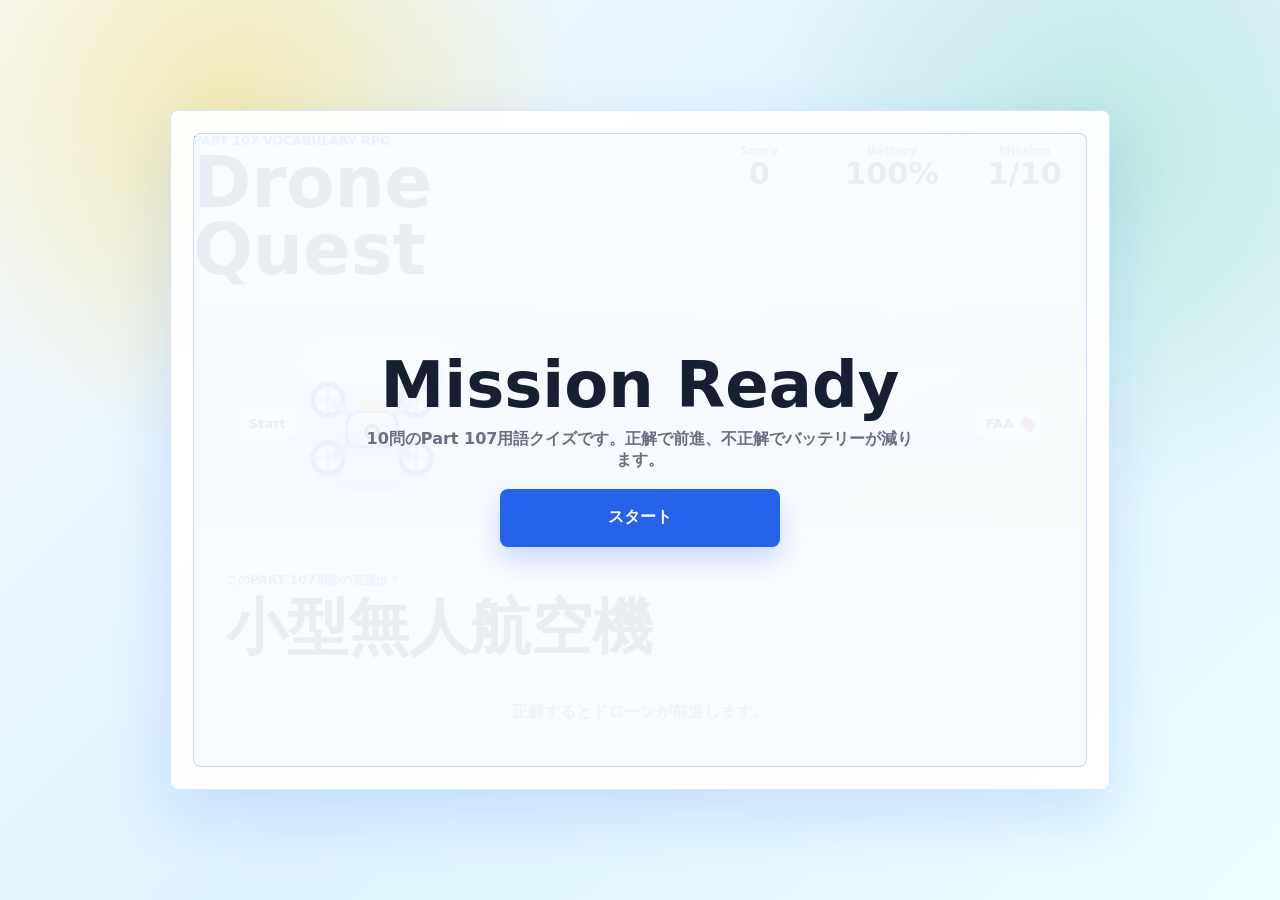
==== index.html @ 1f29384f "Add files via upload" ====
<!doctype html>
<html lang="ja">
  <head>
    <meta charset="UTF-8" />
    <meta name="viewport" content="width=device-width, initial-scale=1.0" />
    <title>Part 107 Drone Quest</title>
    <link rel="stylesheet" href="style.css" />
  </head>
  <body>
    <main class="app">
      <section class="game-shell" aria-live="polite">
        <header class="top-bar">
          <div>
            <p class="eyebrow">Part 107 Vocabulary RPG</p>
            <h1>Drone Quest</h1>
          </div>
          <div class="stats" aria-label="game stats">
            <div class="stat">
              <span>Score</span>
              <strong id="score">0</strong>
            </div>
            <div class="stat">
              <span>Battery</span>
              <strong id="battery">100%</strong>
            </div>
            <div class="stat">
              <span>Mission</span>
              <strong id="mission">1/10</strong>
            </div>
          </div>
        </header>

        <section class="map-panel">
          <div class="sky">
            <div class="route">
              <div class="route-fill" id="route-fill"></div>
            </div>
            <div class="checkpoint start">Start</div>
            <div class="checkpoint finish">FAA</div>
            <div id="drone" class="drone" aria-label="drone">
              <span class="rotor rotor-nw"></span>
              <span class="rotor rotor-ne"></span>
              <span class="rotor rotor-sw"></span>
              <span class="rotor rotor-se"></span>
              <span class="arm arm-x"></span>
              <span class="arm arm-y"></span>
              <span class="body">
                <span class="lens"></span>
              </span>
              <span class="shadow"></span>
            </div>
          </div>
        </section>

        <section id="quiz-card" class="quiz-card">
          <p class="prompt-label">このPart 107用語の英語は？</p>
          <h2 id="meaning">小型無人航空機</h2>
          <div id="choices" class="choices"></div>
          <p id="feedback" class="feedback">正解するとドローンが前進します。</p>
        </section>

        <section id="start-card" class="overlay-card">
          <h2>Mission Ready</h2>
          <p>10問のPart 107用語クイズです。正解で前進、不正解でバッテリーが減ります。</p>
          <button id="start-button" class="primary-button" type="button">スタート</button>
        </section>

        <section id="result-card" class="overlay-card hidden">
          <h2 id="result-title">Mission Complete</h2>
          <p id="result-message"></p>
          <div id="learned-list" class="learned-list"></div>
          <button id="restart-button" class="primary-button" type="button">もう一度挑戦</button>
        </section>
      </section>
    </main>

    <script src="script.js"></script>
  </body>
</html>
---- style.css ----
:root {
  --ink: #172033;
  --muted: #667085;
  --panel: #ffffff;
  --line: #c7ddff;
  --blue: #2563eb;
  --green: #16a34a;
  --red: #dc2626;
  --yellow: #facc15;
  --sky: #dff3ff;
}

* {
  box-sizing: border-box;
}

body {
  margin: 0;
  min-height: 100vh;
  color: var(--ink);
  font-family: Inter, ui-sans-serif, system-ui, -apple-system, BlinkMacSystemFont, "Segoe UI", sans-serif;
  background:
    radial-gradient(circle at 18% 12%, rgba(250, 204, 21, 0.3), transparent 26%),
    radial-gradient(circle at 86% 18%, rgba(22, 163, 74, 0.16), transparent 26%),
    linear-gradient(135deg, #f8fafc 0%, #dff3ff 52%, #ecfeff 100%);
}

button {
  font: inherit;
}

.app {
  display: grid;
  min-height: 100vh;
  place-items: center;
  padding: 20px;
}

.game-shell {
  position: relative;
  width: min(940px, 100%);
  padding: 22px;
  border: 1px solid rgba(37, 99, 235, 0.16);
  border-radius: 8px;
  background: rgba(255, 255, 255, 0.92);
  box-shadow: 0 24px 60px rgba(37, 99, 235, 0.16);
}

.top-bar {
  display: flex;
  align-items: flex-start;
  justify-content: space-between;
  gap: 16px;
}

.eyebrow,
.prompt-label {
  margin: 0;
  color: var(--blue);
  font-size: 0.78rem;
  font-weight: 850;
  letter-spacing: 0;
  text-transform: uppercase;
}

h1,
h2,
p {
  letter-spacing: 0;
}

h1 {
  margin: 2px 0 0;
  font-size: clamp(2.1rem, 7vw, 4.4rem);
  line-height: 0.95;
}

.stats {
  display: grid;
  grid-template-columns: repeat(3, minmax(84px, 1fr));
  gap: 8px;
  min-width: min(390px, 100%);
}

.stat {
  padding: 10px 12px;
  border: 1px solid var(--line);
  border-radius: 8px;
  background: #f8fbff;
  text-align: center;
}

.stat span {
  display: block;
  color: var(--muted);
  font-size: 0.75rem;
  font-weight: 800;
}

.stat strong {
  display: block;
  font-size: clamp(1.35rem, 4.8vw, 1.9rem);
  line-height: 1.05;
}

.map-panel {
  margin: 20px 0 14px;
  border: 1px solid var(--line);
  border-radius: 8px;
  overflow: hidden;
  background: #edf8ff;
}

.sky {
  position: relative;
  min-height: 220px;
  overflow: hidden;
  background:
    radial-gradient(circle at 70% 26%, rgba(250, 204, 21, 0.2), transparent 14%),
    linear-gradient(180deg, rgba(255, 255, 255, 0.7), transparent 42%),
    linear-gradient(135deg, #dff3ff 0%, #eef8ff 58%, #d9f99d 100%);
}

.sky::before,
.sky::after {
  content: "";
  position: absolute;
  width: 160px;
  height: 44px;
  border-radius: 999px;
  background: rgba(255, 255, 255, 0.78);
}

.sky::before {
  left: 12%;
  top: 38px;
}

.sky::after {
  right: 10%;
  top: 68px;
}

.route {
  position: absolute;
  left: 9%;
  right: 9%;
  top: 130px;
  height: 12px;
  border-radius: 999px;
  background: #c7ddff;
  box-shadow: 0 0 0 6px rgba(255, 255, 255, 0.32);
}

.route-fill {
  width: 0%;
  height: 100%;
  border-radius: inherit;
  background: linear-gradient(90deg, var(--yellow), var(--green));
  transition: width 360ms ease;
}

.checkpoint {
  position: absolute;
  top: 104px;
  z-index: 2;
  padding: 8px 10px;
  border-radius: 8px;
  background: #ffffff;
  color: var(--ink);
  font-size: 0.82rem;
  font-weight: 900;
  box-shadow: 0 8px 18px rgba(37, 99, 235, 0.14);
}

.checkpoint.start {
  left: 5%;
}

.checkpoint.finish {
  right: 5%;
  padding-right: 28px;
}

.checkpoint.finish::after {
  content: "";
  position: absolute;
  right: 8px;
  top: 50%;
  width: 10px;
  height: 16px;
  border-radius: 8px 8px 8px 0;
  background: var(--red);
  transform: translateY(-50%) rotate(-45deg);
}

.drone {
  position: absolute;
  left: 9%;
  top: 78px;
  z-index: 3;
  width: 124px;
  height: 94px;
  transform: translateX(-50%);
  transition: left 420ms ease;
}

.rotor,
.arm,
.body,
.lens,
.shadow {
  position: absolute;
}

.rotor {
  width: 36px;
  height: 36px;
  border: 5px solid #2563eb;
  border-radius: 50%;
  background:
    linear-gradient(90deg, transparent 42%, rgba(37, 99, 235, 0.34) 42%, rgba(37, 99, 235, 0.34) 58%, transparent 58%),
    linear-gradient(0deg, transparent 42%, rgba(37, 99, 235, 0.34) 42%, rgba(37, 99, 235, 0.34) 58%, transparent 58%),
    rgba(255, 255, 255, 0.9);
  box-shadow: 0 8px 16px rgba(37, 99, 235, 0.18);
  animation: rotor-spin 1.2s linear infinite;
}

.rotor-nw {
  left: 0;
  top: 0;
}

.rotor-ne {
  right: 0;
  top: 0;
}

.rotor-sw {
  left: 0;
  bottom: 0;
}

.rotor-se {
  right: 0;
  bottom: 0;
}

.arm {
  left: 50%;
  top: 50%;
  width: 96px;
  height: 8px;
  border-radius: 999px;
  background: #60a5fa;
  box-shadow: inset 0 -2px 0 rgba(23, 32, 51, 0.08);
  transform-origin: center;
}

.arm-x {
  transform: translate(-50%, -50%) rotate(34deg);
}

.arm-y {
  transform: translate(-50%, -50%) rotate(-34deg);
}

.body {
  left: 50%;
  top: 50%;
  width: 54px;
  height: 38px;
  border: 3px solid #1d4ed8;
  border-radius: 16px 16px 12px 12px;
  background:
    linear-gradient(180deg, #ffffff 0%, #dbeafe 52%, #93c5fd 100%);
  transform: translate(-50%, -50%);
  box-shadow: 0 14px 24px rgba(37, 99, 235, 0.24);
}

.body::before {
  content: "";
  position: absolute;
  left: 50%;
  top: -12px;
  width: 22px;
  height: 10px;
  border-radius: 10px 10px 4px 4px;
  background: var(--yellow);
  transform: translateX(-50%);
}

.lens {
  left: 50%;
  bottom: 5px;
  width: 16px;
  height: 16px;
  border: 3px solid #172033;
  border-radius: 50%;
  background: #38bdf8;
  transform: translateX(-50%);
}

.lens::after {
  content: "";
  position: absolute;
  left: 3px;
  top: 3px;
  width: 4px;
  height: 4px;
  border-radius: 50%;
  background: #ffffff;
}

.shadow {
  left: 50%;
  bottom: -16px;
  width: 82px;
  height: 14px;
  border-radius: 50%;
  background: rgba(37, 99, 235, 0.16);
  transform: translateX(-50%);
}

@keyframes rotor-spin {
  to {
    transform: rotate(360deg);
  }
}

.quiz-card {
  padding: clamp(20px, 4vw, 32px);
  border: 1px solid var(--line);
  border-radius: 8px;
  background: var(--panel);
}

.quiz-card h2 {
  margin: 8px 0 0;
  font-size: clamp(2rem, 8vw, 3.8rem);
  line-height: 1;
}

.choices {
  display: grid;
  grid-template-columns: repeat(2, minmax(0, 1fr));
  gap: 12px;
  margin-top: 24px;
}

.choice-button,
.primary-button {
  min-height: 58px;
  border: 0;
  border-radius: 8px;
  cursor: pointer;
  font-weight: 900;
  transition:
    transform 160ms ease,
    box-shadow 160ms ease,
    background 160ms ease;
}

.choice-button {
  padding: 14px 16px;
  color: var(--ink);
  background: var(--sky);
  box-shadow: inset 0 -3px 0 rgba(37, 99, 235, 0.14);
  font-size: clamp(0.95rem, 3.6vw, 1.2rem);
}

.choice-button:hover,
.choice-button:focus-visible,
.primary-button:hover,
.primary-button:focus-visible {
  transform: translateY(-2px);
  outline: none;
}

.choice-button.correct {
  color: #ffffff;
  background: var(--green);
}

.choice-button.wrong {
  color: #ffffff;
  background: var(--red);
}

.choice-button:disabled {
  cursor: not-allowed;
}

.feedback {
  min-height: 32px;
  margin: 20px 0 0;
  color: var(--muted);
  font-weight: 850;
  text-align: center;
}

.feedback.good {
  color: var(--green);
}

.feedback.bad {
  color: var(--red);
}

.overlay-card {
  position: absolute;
  inset: 22px;
  z-index: 10;
  display: grid;
  align-content: center;
  justify-items: center;
  padding: 24px;
  border: 1px solid var(--line);
  border-radius: 8px;
  background: rgba(248, 251, 255, 0.94);
  text-align: center;
}

.overlay-card h2 {
  margin: 0;
  font-size: clamp(2rem, 8vw, 4rem);
  line-height: 1;
}

.overlay-card p {
  max-width: 560px;
  margin: 12px 0 18px;
  color: var(--muted);
  font-weight: 750;
}

.hidden {
  display: none;
}

.primary-button {
  min-width: min(280px, 100%);
  padding: 14px 18px;
  color: #ffffff;
  background: var(--blue);
  box-shadow: 0 12px 24px rgba(37, 99, 235, 0.22);
}

.learned-list {
  display: grid;
  grid-template-columns: repeat(2, minmax(0, 1fr));
  gap: 8px;
  width: min(620px, 100%);
  margin: 4px 0 20px;
}

.learned-item {
  padding: 10px 12px;
  border-radius: 8px;
  background: #ffffff;
  color: var(--ink);
  font-weight: 800;
}

@media (max-width: 720px) {
  .app {
    padding: 10px;
  }

  .game-shell {
    padding: 14px;
  }

  .top-bar {
    display: block;
  }

  .stats {
    margin-top: 14px;
    min-width: 0;
  }

  .choices {
    grid-template-columns: 1fr;
  }

  .overlay-card {
    inset: 14px;
  }

  .learned-list {
    grid-template-columns: 1fr;
  }
}
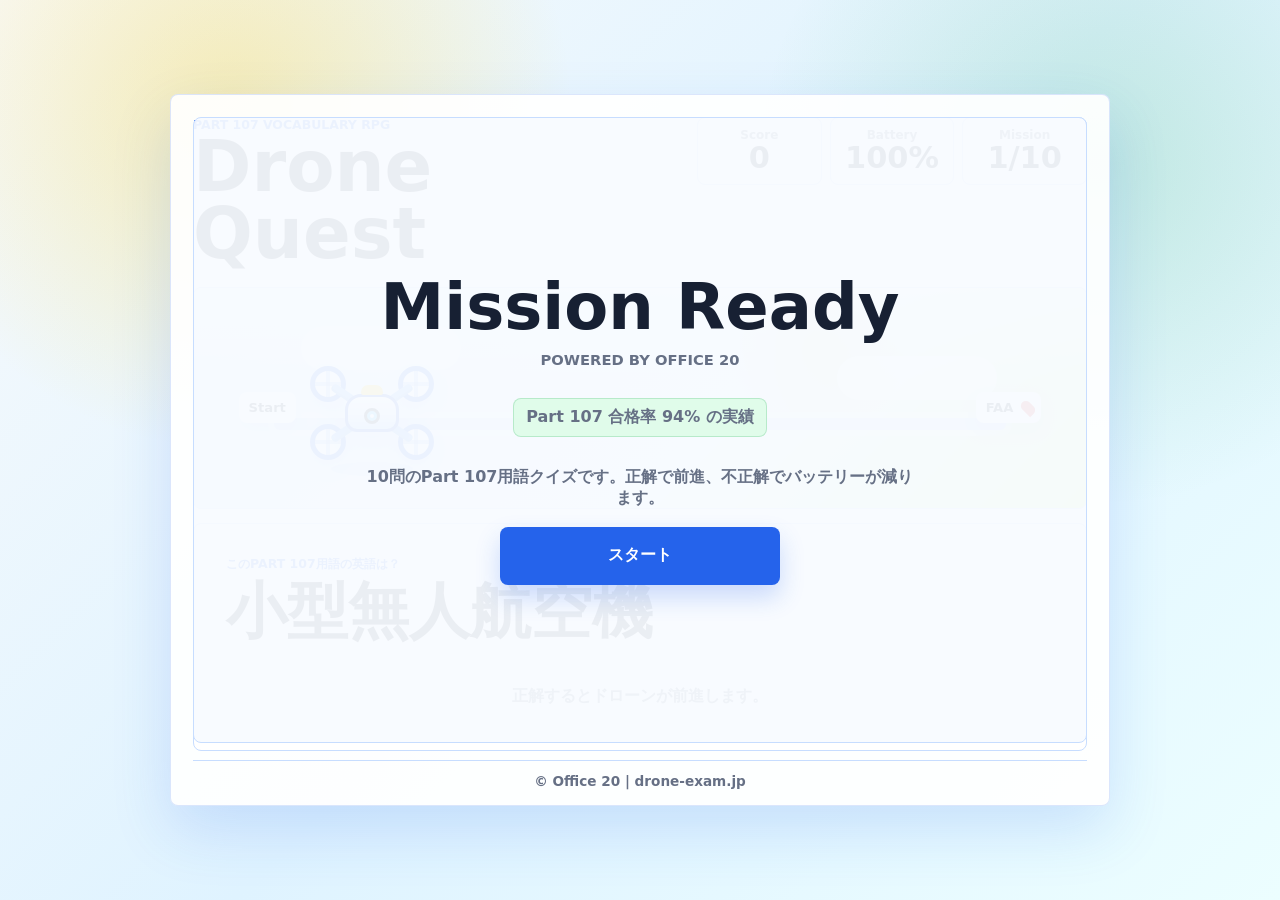
==== commit 6f29349d: "Add files via upload" ====
--- a/index.html
+++ b/index.html
@@ -4,7 +4,7 @@
     <meta charset="UTF-8" />
     <meta name="viewport" content="width=device-width, initial-scale=1.0" />
     <title>Part 107 Drone Quest</title>
-    <link rel="stylesheet" href="style.css" />
+    <link rel="stylesheet" href="style.css?v=lead3" />
   </head>
   <body>
     <main class="app">
@@ -61,19 +61,35 @@
 
         <section id="start-card" class="overlay-card">
           <h2>Mission Ready</h2>
+          <p class="brand-kicker">Powered by Office 20</p>
+          <p class="brand-proof">Part 107 合格率 94% の実績</p>
           <p>10問のPart 107用語クイズです。正解で前進、不正解でバッテリーが減ります。</p>
           <button id="start-button" class="primary-button" type="button">スタート</button>
         </section>
 
         <section id="result-card" class="overlay-card hidden">
           <h2 id="result-title">Mission Complete</h2>
-          <p id="result-message"></p>
+          <p id="result-message" class="result-summary"></p>
           <div id="learned-list" class="learned-list"></div>
+          <form id="lead-form" class="lead-box">
+            <div class="lead-copy">
+              <strong>📋 あなたの結果をPDFで受け取る</strong>
+            </div>
+            <div class="lead-fields">
+              <label class="sr-only" for="lead-email">メールアドレス</label>
+              <input id="lead-email" name="email" type="email" placeholder="メールアドレス" autocomplete="email" required />
+              <button type="submit">受け取る</button>
+            </div>
+            <p id="lead-message" class="lead-message"></p>
+          </form>
+          <a class="course-link" href="https://office20.org/%e3%82%b5%e3%83%bc%e3%83%93%e3%82%b9/" target="_blank" rel="noreferrer">Office 20の Part107対策ご相談はこちら→</a>
           <button id="restart-button" class="primary-button" type="button">もう一度挑戦</button>
         </section>
+
+        <footer class="brand-footer">© Office 20 | drone-exam.jp</footer>
       </section>
     </main>
 
-    <script src="script.js"></script>
+    <script src="script.js?v=lead3"></script>
   </body>
 </html>
--- a/style.css
+++ b/style.css
@@ -39,7 +39,7 @@
 .game-shell {
   position: relative;
   width: min(940px, 100%);
-  padding: 22px;
+  padding: 22px 22px 54px;
   border: 1px solid rgba(37, 99, 235, 0.16);
   border-radius: 8px;
   background: rgba(255, 255, 255, 0.92);
@@ -409,7 +409,7 @@
 
 .overlay-card {
   position: absolute;
-  inset: 22px;
+  inset: 22px 22px 62px;
   z-index: 10;
   display: grid;
   align-content: center;
@@ -418,6 +418,7 @@
   border: 1px solid var(--line);
   border-radius: 8px;
   background: rgba(248, 251, 255, 0.94);
+  overflow: auto;
   text-align: center;
 }
 
@@ -432,6 +433,113 @@
   margin: 12px 0 18px;
   color: var(--muted);
   font-weight: 750;
+}
+
+.brand-kicker {
+  margin: 10px 0 4px;
+  color: var(--blue);
+  font-size: 0.92rem;
+  font-weight: 950;
+  text-transform: uppercase;
+}
+
+.brand-proof {
+  margin: 0 0 10px;
+  padding: 8px 12px;
+  border: 1px solid rgba(22, 163, 74, 0.2);
+  border-radius: 8px;
+  background: rgba(220, 252, 231, 0.85);
+  color: #166534;
+  font-weight: 900;
+}
+
+.result-summary {
+  width: min(620px, 100%);
+  padding: 10px 14px;
+  border: 1px solid rgba(37, 99, 235, 0.18);
+  border-radius: 8px;
+  background: #ffffff;
+  color: var(--ink);
+  font-weight: 950;
+}
+
+.lead-box {
+  display: grid;
+  gap: 14px;
+  width: min(620px, 100%);
+  margin: 6px 0 16px;
+  padding: 18px;
+  border-top: 2px solid var(--line);
+  border-bottom: 2px solid var(--line);
+  background: rgba(255, 255, 255, 0.7);
+}
+
+.lead-copy {
+  display: grid;
+  gap: 5px;
+  color: var(--ink);
+}
+
+.lead-copy strong {
+  font-size: clamp(1.05rem, 4vw, 1.28rem);
+  font-weight: 950;
+}
+
+.lead-copy span {
+  color: var(--muted);
+  font-weight: 850;
+}
+
+.lead-fields {
+  display: grid;
+  grid-template-columns: minmax(0, 1fr) auto;
+  gap: 10px;
+}
+
+.lead-fields input,
+.lead-fields button {
+  min-height: 48px;
+  border-radius: 8px;
+  font: inherit;
+  font-weight: 850;
+}
+
+.lead-fields input {
+  width: 100%;
+  border: 1px solid var(--line);
+  padding: 0 14px;
+  color: var(--ink);
+  background: #ffffff;
+}
+
+.lead-fields input:focus {
+  border-color: var(--blue);
+  outline: none;
+  box-shadow: 0 0 0 3px rgba(37, 99, 235, 0.12);
+}
+
+.lead-fields button {
+  border: 0;
+  padding: 0 18px;
+  color: #ffffff;
+  background: var(--green);
+  cursor: pointer;
+}
+
+.lead-message {
+  min-height: 22px;
+  margin: 0;
+  color: var(--green);
+  font-weight: 850;
+}
+
+.sr-only {
+  position: absolute;
+  width: 1px;
+  height: 1px;
+  overflow: hidden;
+  clip: rect(0, 0, 0, 0);
+  white-space: nowrap;
 }
 
 .hidden {
@@ -446,6 +554,41 @@
   box-shadow: 0 12px 24px rgba(37, 99, 235, 0.22);
 }
 
+.course-link {
+  display: inline-flex;
+  align-items: center;
+  justify-content: center;
+  min-height: 46px;
+  margin: 0 0 14px;
+  padding: 10px 14px;
+  border: 1px solid rgba(37, 99, 235, 0.22);
+  border-radius: 8px;
+  background: #ffffff;
+  color: var(--blue);
+  font-weight: 900;
+  text-decoration: none;
+}
+
+.course-link:hover,
+.course-link:focus-visible {
+  outline: none;
+  background: #eef8ff;
+}
+
+.brand-footer {
+  position: absolute;
+  left: 22px;
+  right: 22px;
+  bottom: 16px;
+  z-index: 12;
+  padding-top: 12px;
+  border-top: 1px solid var(--line);
+  color: var(--muted);
+  font-size: 0.85rem;
+  font-weight: 800;
+  text-align: center;
+}
+
 .learned-list {
   display: grid;
   grid-template-columns: repeat(2, minmax(0, 1fr));
@@ -468,7 +611,7 @@
   }
 
   .game-shell {
-    padding: 14px;
+    padding: 14px 14px 52px;
   }
 
   .top-bar {
@@ -485,10 +628,19 @@
   }
 
   .overlay-card {
-    inset: 14px;
+    inset: 14px 14px 58px;
   }
 
   .learned-list {
     grid-template-columns: 1fr;
   }
-}
+
+  .lead-fields {
+    grid-template-columns: 1fr;
+  }
+
+  .brand-footer {
+    left: 14px;
+    right: 14px;
+  }
+}
